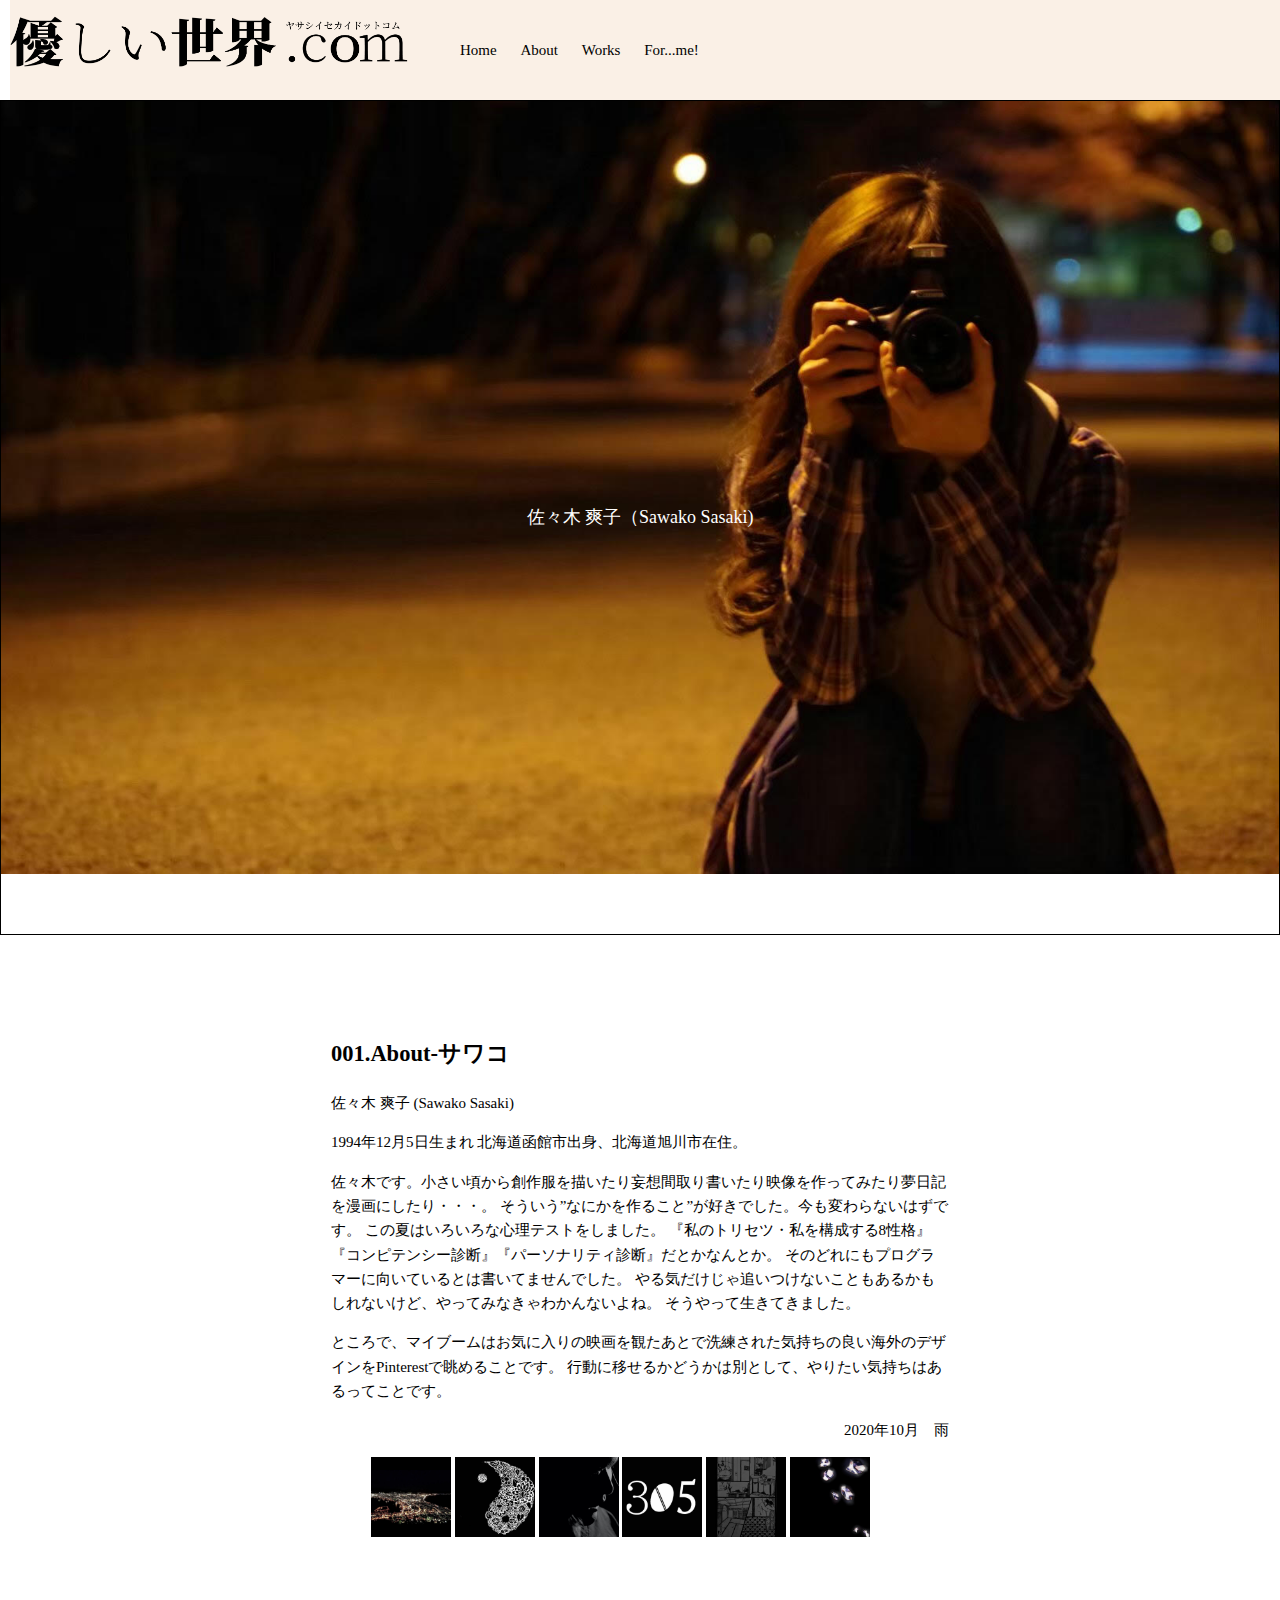
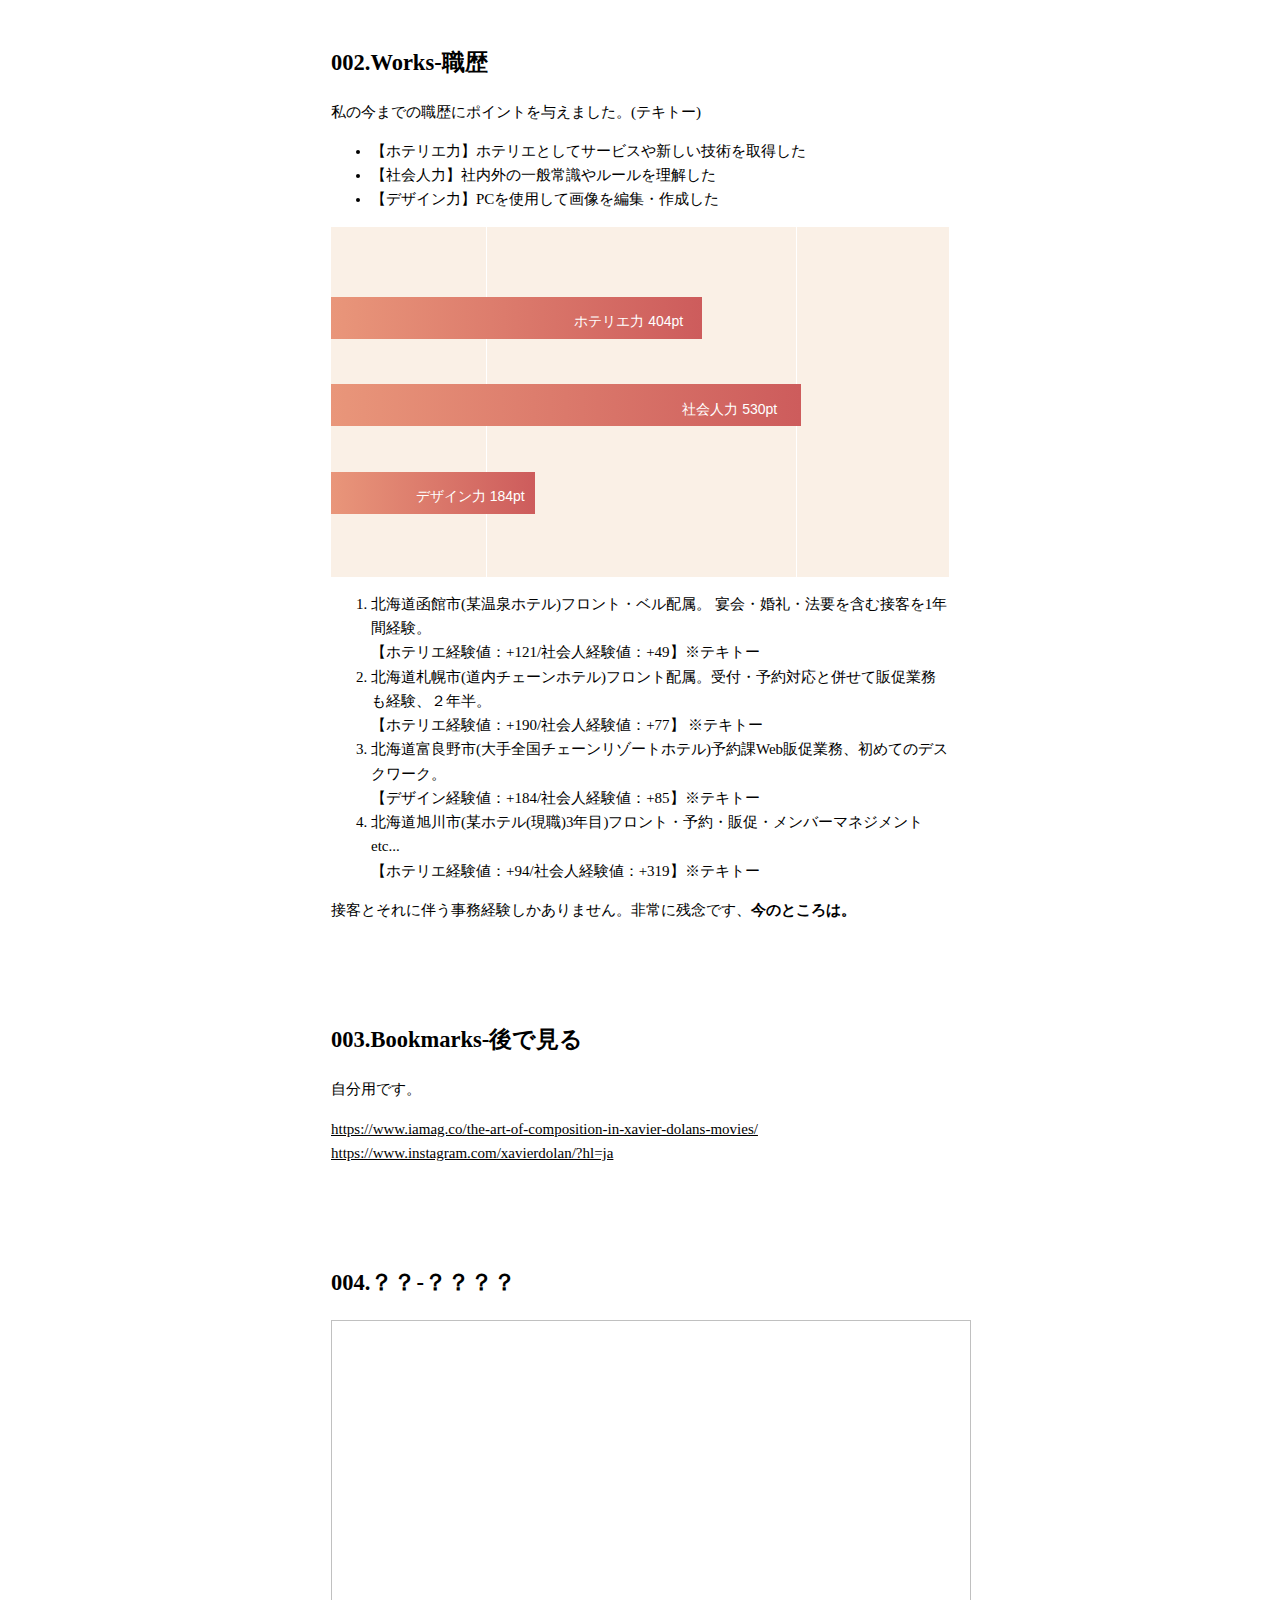
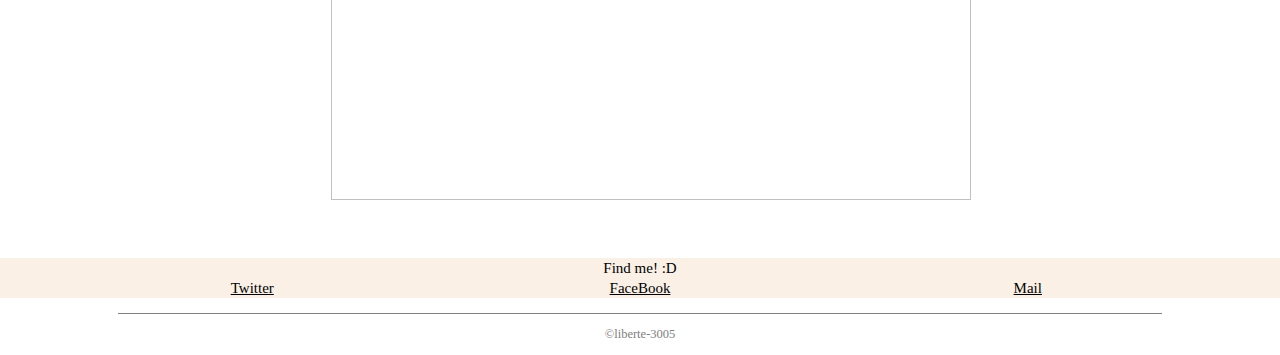
==== index.html @ 42e44346 "title" ====
<!DOCTYPE html>
<html lang="ja">
<head>
    <meta charset="UTF-8">
    <meta name="viewport" content="width=device-width, initial-scale=1.0">
    <title>アバウトミー！- ハローワールド!</title>
    <link rel="stylesheet" href="HW-pc.css" media="screen">

   

</head>

<body>
 
  <header class="header">
    <h1 id="llogo"><img src="image/logoai.png" alt="HelloWorld" class="logo"></h1>
    <nav>
          <ul id="nav_group">
              <li class="nav_text01"><a href="#name"><span>Home</span></a></li>
              <li class="nav_text01"><a href="#small01"><span>About</span></a></li>
              <li class="nav_text01"><a href="#small02"><span>Works</span></a></li>
              <li class="nav_text01"><a href="#small03"><span>For...me!</span></a></li>
          </ul>
     </nav>
  </header>
 
    <div class="wrapper">

      <div id="parallax-bg">
         <p id="name">
            佐々木 爽子（Sawako Sasaki)</p>
      </div>
    
   
    <div id="scrollbox">
          <h2>001.About<span id="small01">-サワコ</span></h2>
            <p　class="text_01">佐々木 爽子 (Sawako Sasaki)</p>
            <p class="text">1994年12月5日生まれ  北海道函館市出身、北海道旭川市在住。</p>
            <p>佐々木です。小さい頃から創作服を描いたり妄想間取り書いたり映像を作ってみたり夢日記を漫画にしたり・・・。
            そういう”なにかを作ること”が好きでした。今も変わらないはずです。
            この夏はいろいろな心理テストをしました。
            『私のトリセツ・私を構成する8性格』『コンピテンシー診断』『パーソナリティ診断』だとかなんとか。
            そのどれにもプログラマーに向いているとは書いてませんでした。
            やる気だけじゃ追いつけないこともあるかもしれないけど、やってみなきゃわかんないよね。
            そうやって生きてきました。</p>
            <p>ところで、マイブームはお気に入りの映画を観たあとで洗練された気持ちの良い海外のデザインをPinterestで眺めることです。
            行動に移せるかどうかは別として、やりたい気持ちはあるってことです。</p>
            <p class="date">2020年10月　雨</p>
            <ul class="my001">
              <li><img src="image/Night.jpg" alt="Hakodate" width="80px" height="auto"> </li>
              <li><img src="image/INGYANG.jpg" alt="ingyang" width="80px" height="auto"></li>
              <li><img src="image/sawa.jpg" alt="sawa" width="80px" height="auto"></li>
              <li><img src="image/305.jpg" alt="305" width="80px" height="auto"></li>
              <li><img src="image/suite.jpg" alt="rave" width="80px" height="auto" class="eraser"></li>
              <li><img src="image/twinkle.jpg" alt="dia" width="80px" height="auto" class="eraser"></li>
          </ul>

        <div id="texxxt">

           <h2>002.Works<span id="small02">-職歴</span></h2>
           <p>私の今までの職歴にポイントを与えました。(テキトー)</p>
           <ul id="graph-text">
             <li>【ホテリエ力】ホテリエとしてサービスや新しい技術を取得した</li>
             <li>【社会人力】社内外の一般常識やルールを理解した</li>
             <li>【デザイン力】PCを使用して画像を編集・作成した</li>
           </ul>
          </div>
           <div class="content">
            <div class="graph item01">
              <span class="span001">ホテリエ力 404pt</span>
            </div>
            
            <div class="graph item02">
              <span class="span001">社会人力 530pt</span>
            </div>
            
            <div class="graph item03">
              <span class="span001">デザイン力 184pt</span>
            </div>
          </div>
           
           <ol id="nav_002">
              <li>北海道函館市(某温泉ホテル)フロント・ベル配属。
                  宴会・婚礼・法要を含む接客を1年間経験。<br>
                 【ホテリエ経験値：+121/社会人経験値：+49】※テキトー</li>
               <li>北海道札幌市(道内チェーンホテル)フロント配属。受付・予約対応と併せて販促業務も経験、２年半。<br>
                 【ホテリエ経験値：+190/社会人経験値：+77】 ※テキトー</li>
               <li>北海道富良野市(大手全国チェーンリゾートホテル)予約課Web販促業務、初めてのデスクワーク。<br>
                 【デザイン経験値：+184/社会人経験値：+85】※テキトー</li>
               <li>北海道旭川市(某ホテル(現職)3年目)フロント・予約・販促・メンバーマネジメントetc...<br>
                   【ホテリエ経験値：+94/社会人経験値：+319】※テキトー</li>
             </ol>

             <p>接客とそれに伴う事務経験しかありません。非常に残念です、<span style="font-weight: bold;">今のところは。</span></p>
            
            <h2>003.Bookmarks<span id="small03">-後で見る</span></h2>
            <p>自分用です。</p>
            <div id="bookmark">
              <a href="https://www.iamag.co/the-art-of-composition-in-xavier-dolans-movies/"
              target="_blank" rel="noopener" data-text="私専用">https://www.iamag.co/the-art-of-composition-in-xavier-dolans-movies/</a>
              <a href="https://www.instagram.com/xavierdolan/?hl=ja" target="_blank" rel="noopener"　data-text="xavierdolan-instagram">https://www.instagram.com/xavierdolan/?hl=ja</a>
           </div>
     <div id="photoPc">

     <h2>004.？？<span id="small04">-？？？？</span></h2>
     <div id="slide00">
      <img id="slide" date-src="image/swche.jpg" width="640" height="480">
   </div>

   
   <script>
     const pics_src = ["image/mountain.jpg","image/flower.jpg","image/fire1.jpg"]
let num = -1;
 
 
function slideshowSwitch(){
  if (num === 2){
    num = 0;
  } 
  else {
    num ++;
  }
  document.getElementById("slide").src = pics_src[num];
}
 
setInterval(slideshowSwitch, 2000);
  </script>
         
         </div>

     </div>

    </div>




  <footer>
    <div class="foot-wrap">
      <div id="menu-lift"></div>
      <ul class="social-links">
        <li>Find me! :D </li>
        <li class="social-link"><a href="https://twitter.com/ssk20882261">Twitter</a></li>
        <li class="social-link"><a href="https://">FaceBook</a></li>
        <li class="social-link"><a href="mailto:3051800.s@gmail.com">Mail</a></li>
      </ul>
    </div>
  </div>
    <small class="cmark">©︎liberte-3005</small>

 
   </footer>

</body>
</html>
---- HW-pc.css ----
@charset "UTF-8";

@media screen and (min-width:618px){

body{
    display: block;
    margin: 0px;
    padding: 0px;
    font-size: 15px;
    line-height: 1.618;
}

.header{
    display: flex;
    width: 100%;
    height: 100px;
    background-color: linen;
    color: black;
    align-items: center;
    margin: 0 50px 0 10px;
}
.logo{
    width: 400px;
    height: auto;
}
.nav_text01{
    list-style: none;
    display: inline-block;
    padding: 10px;
}
a,
a span {
  display: inline-block;
  color: black;
  transition: 1s;

}
a:hover span {
    color: transparent;
    text-shadow: 0 0 2px rosybrown;
  -webkit-transform: rotateX(360deg);
  transform: rotateX(360deg);
}
.wrapper{
    overflow: hidden;
    width: 100%;
    margin: 0px auto;
    padding: 0px;
}
#scrollbox{
    float: center;
    text-align: left;
    width: 618px;
    padding: auto;
    margin: 0 auto;
    border: 1px solid;
    border-color: white;
}
#parallax-bg{
  box-sizing: border-box;
  color: #FFF;
  font-size: 18px;
  font-weight: lighter;
  display: flex;
  align-items: center;
  justify-content: center;
  width: 100% ;
  padding: 30% ;
  margin: 0 auto;
  border: 1px solid;
  border-color: black;
  background-image: url('image/sw1.jpg') ;
  background-attachment: fixed;
  background-size: contain;
  background-position: center;
  background-repeat: no-repeat;
}
h2{
    margin-top: 80px;
    padding-top: 20px;
}
.date{
    text-align: right;
}
.my001 li {
    display: inline;
}
.content {
    position: relative;
    width: 618px;
    height: 350px;
    background: linen;
    margin: 0 auto;
    padding: 0;
    overflow: hidden;
}
    
.content:before {
      position: absolute;
      content: "";
      width: 1px;
      height: 100%;
      background: linen;
      top: 0;
      left: 50%;
    }
    
.content:after {
      position: absolute;
      content: "";
      width: 50%;
      height: 100%;
      top: 0;
      left: 25%;
      border-left: 1px solid white;
      border-right: 1px solid white;
      background: transparent;
    }
    
.graph {
      height: 12%;
      max-height: 50px;
      position: absolute;
      left: 0;
      animation: graphanime 2.5s forwards;
      z-index: 2;
}
.span001{
        position: absolute;
        font-size: 14px;
        font-family: 'Roboto', sans-serif;
        right: 5%;
        top: 32%;
        color: #ffffff;
      }
      
.item01 {
        top: 20%;
        background: linear-gradient(90deg, darksalmon, indianred);
        width: 60%;
      }
.item02 {
        top: 45%;
        background: linear-gradient(90deg, darksalmon, indianred);
        width: 76%;
      }
.item03 {
        top: 70%;
        background: linear-gradient(90deg, darksalmon, indianred);
        width: 33%;
      }
  
  @keyframes graphanime{
    0% {
      transform: translateX(-200%);
      opacity: 1;
    }
    100% {
      transform: translateX(0);
      opacity: 1;
    }
  }

.social-link{
    display: inline-block;
    width: 10%;
}
.social-links{
    list-style: none;
    padding: 0;
    line-height: 40px;
    text-align: center;
    background-color: linen;
    color: black;
}
.social-links a:hover{
    color: rosybrown;
}
.cmark {
    display: block;
    padding: 10px;
    border-top: 1px solid gray;
    width: 80%;
    margin: 0 auto;
    color: gray;
    text-align: center;
}
}

@media screen and (max-width:618px){
    body{
        display: block;
        margin: 0px;
        padding: 0px;
        font-size: 12px;
        line-height: 1.618;
    }
    .logo{
        width: 200px;
        height: auto;
        margin: 10px;
        background-color: linen;
    }
    .header{
        width: 100%;
        height: 45px;
        background-color: linen;
    }
    nav{
        display: none;
    }
    .wrapper{
        width: 100%;
        margin: 0px auto;
        padding: 0px;
    }
    #scrollbox{
        float: center;
        text-align: left;
        width: 100%;
        padding: auto;
        margin: auto;
        border: 1px solid;
        border-color: white;
    }
    #parallax-bg{
        box-sizing: border-box;
        font-size: 0px;
        font-weight: lighter;
        display: flex;
        align-items: left;
        justify-content: left;
        width: 100% ;
        padding: 80px;
        margin: 0 auto;
        border: 1px solid;
        border-color: black;
        background-image: url('image/sw1.jpg') ;
        background-attachment: fixed;
        background-size: contain;
        background-position: top;
        background-repeat: no-repeat;
        
    }
    .date{
        text-align: right;
    }
    .my001 li {
        float: left;
        list-style: none;
    }
    #texxxt{
        clear: both;
    }
    .eraser{
        display: none;
    }
    .content {
        position: relative;
        width: 100%;
        height: 350px;
        background: linen;
        margin: 0 auto;
        padding: 0;
        overflow: hidden;
    }
        
    .content:before {
          position: absolute;
          content: "";
          width: 1px;
          height: 100%;
          background: linen;
          top: 0;
          left: 50%;
        }
        
    .content:after {
          position: absolute;
          content: "";
          width: 50%;
          height: 100%;
          top: 0;
          left: 25%;
          border-left: 1px solid white;
          border-right: 1px solid white;
          background: transparent;
        }
        
    .graph {
          height: 12%;
          max-height: 50px;
          position: absolute;
          left: 0;
          animation: graphanime 2.5s forwards;
          z-index: 2;
    }
    .span001{
            position: absolute;
            font-size: 12px;
            font-family: 'Roboto', sans-serif;
            right: 5%;
            top: 32%;
            color: #ffffff;
          }
          
    .item01 {
            top: 20%;
            background: linear-gradient(90deg, darksalmon, indianred);
            width: 60%;
          }
    .item02 {
            top: 45%;
            background: linear-gradient(90deg, darksalmon, indianred);
            width: 76%;
          }
    .item03 {
            top: 70%;
            background: linear-gradient(90deg, darksalmon, indianred);
            width: 33%;
          }
      
a,
a span {
            display: inline-block;
            color: black;
            transition: 1s;
          }
    #photoPc{
        display: none;
    }
      @keyframes graphanime{
        0% {
          transform: translateX(-200%);
          opacity: 1;
        }
        100% {
          transform: translateX(0);
          opacity: 1;
        }
      }
    
    }
    .foot-wrap{
        margin-top: 50px;
    }
    .social-link{
        display: inline-block;
        width: 30%;
    }
    .social-links{
        list-style: none;
        padding: 0;
        line-height: 20px;
        text-align: center;
        background-color: linen;
        color: black;
    }
    .cmark {
        display: block;
        padding: 10px;
        border-top: 1px solid gray;
        width: 80%;
        margin: 0 auto;
        color: gray;
        text-align: center;
    }
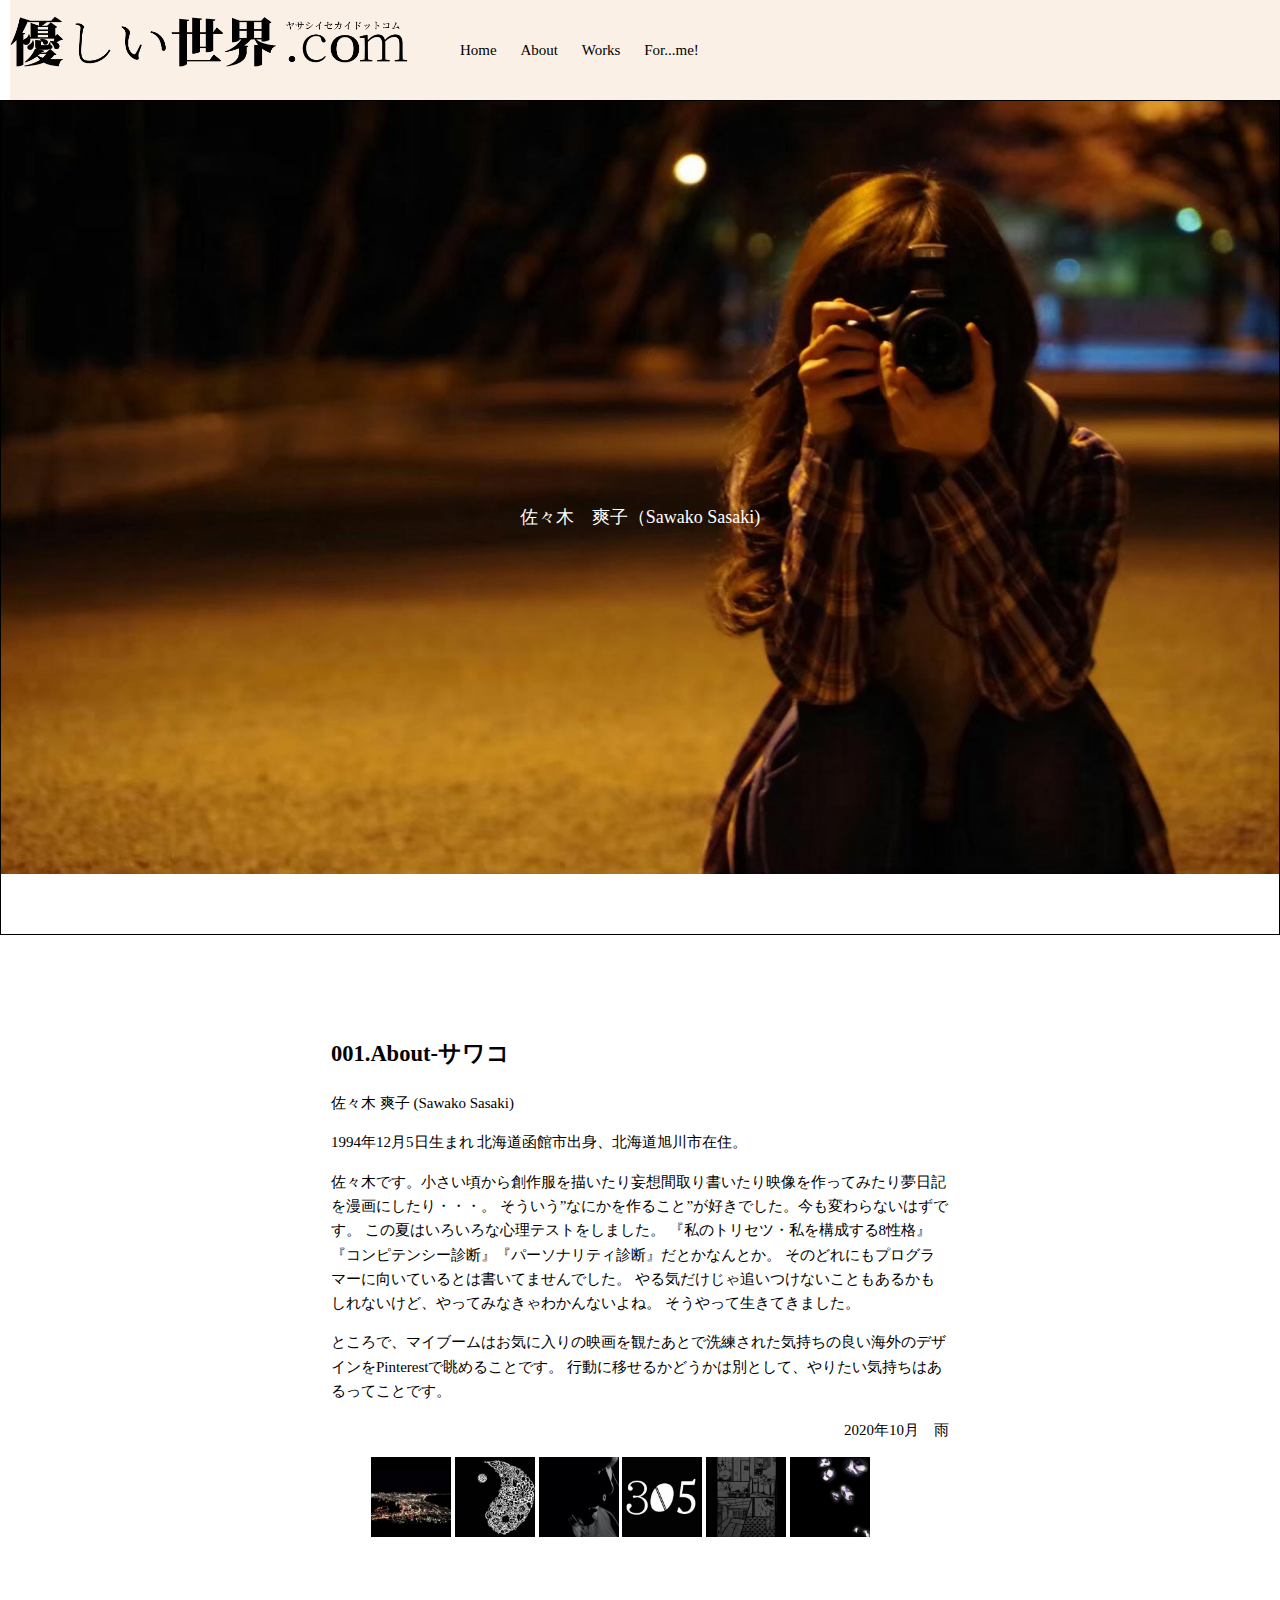
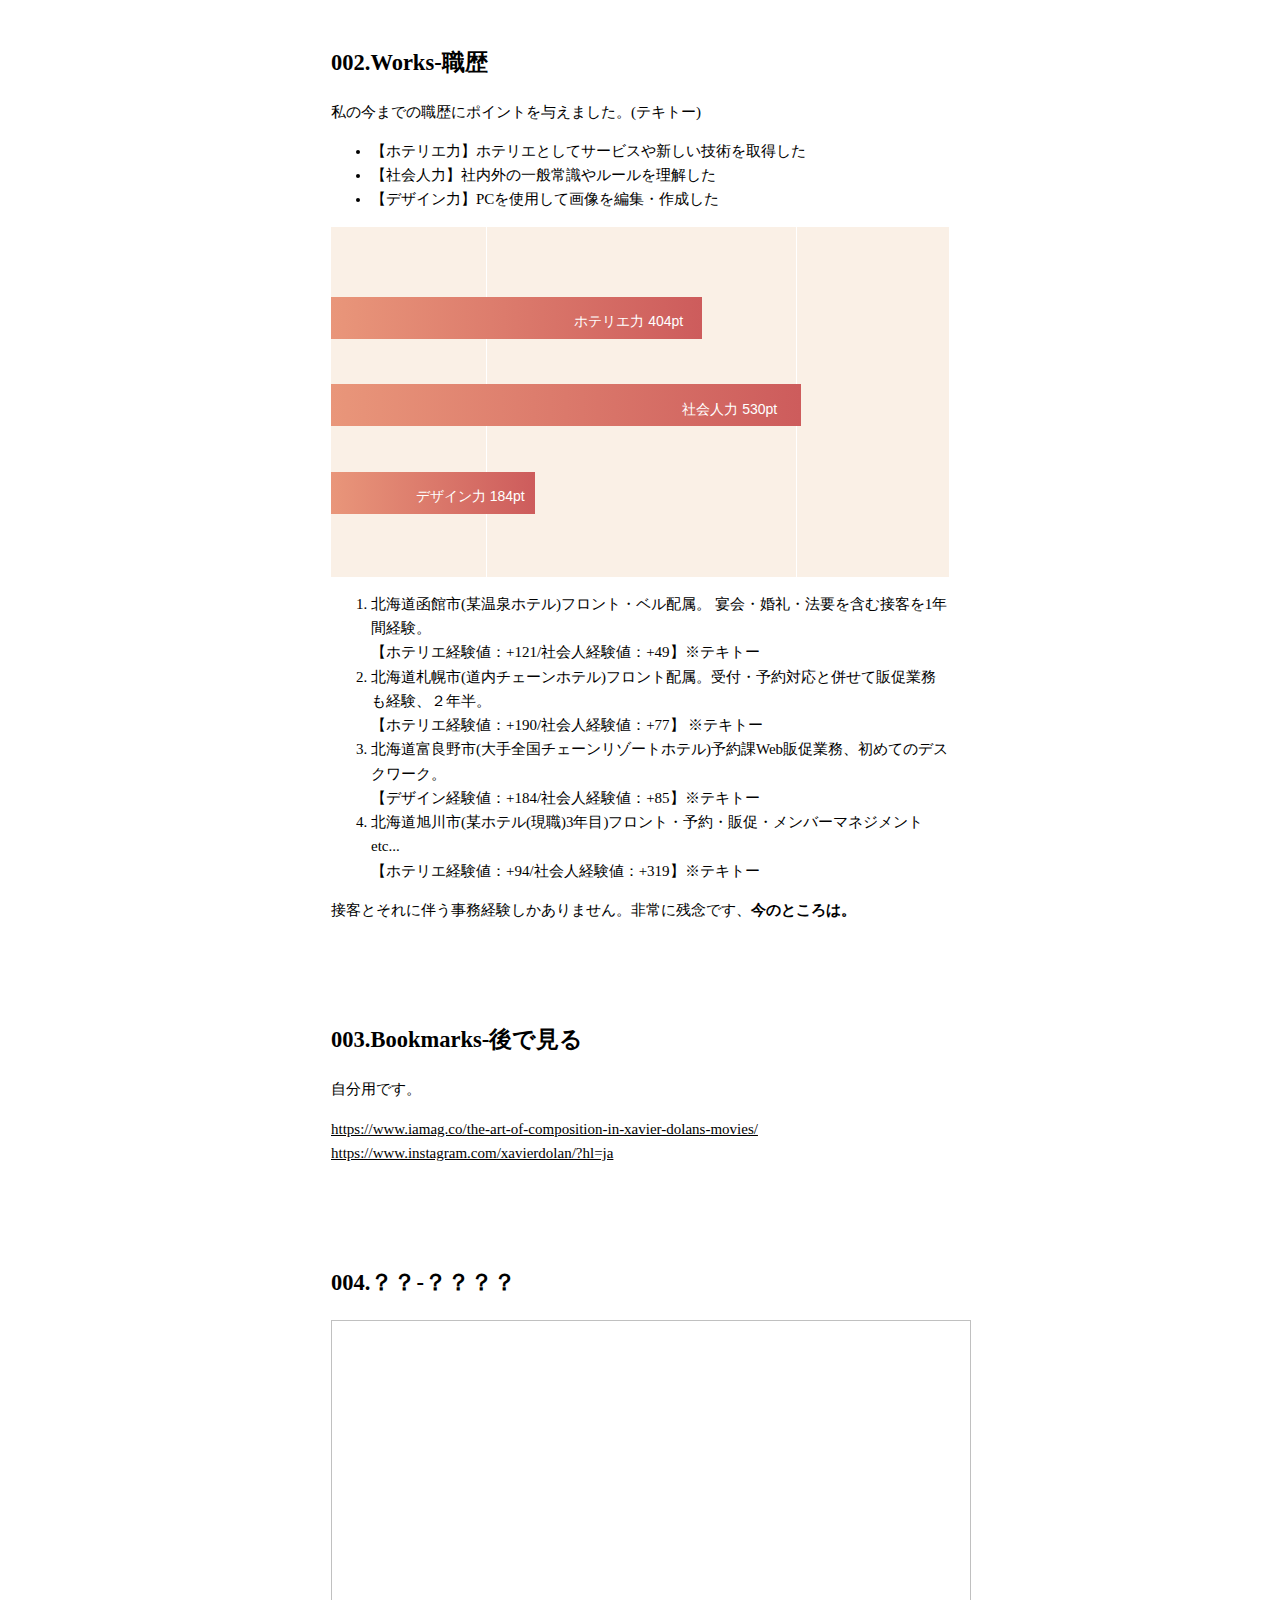
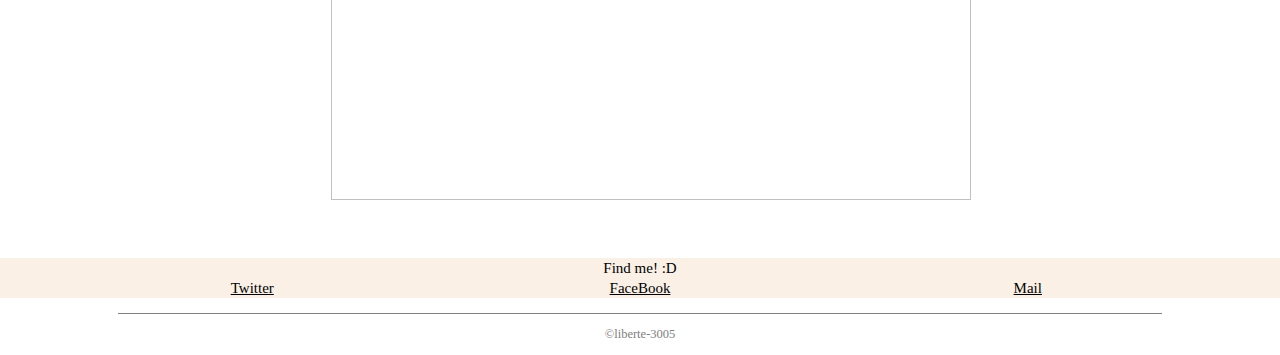
==== commit 387f9fce: "text" ====
--- a/index.html
+++ b/index.html
@@ -28,7 +28,7 @@
 
       <div id="parallax-bg">
          <p id="name">
-            佐々木 爽子（Sawako Sasaki)</p>
+            佐々木　爽子（Sawako Sasaki)</p>
       </div>
     
    
